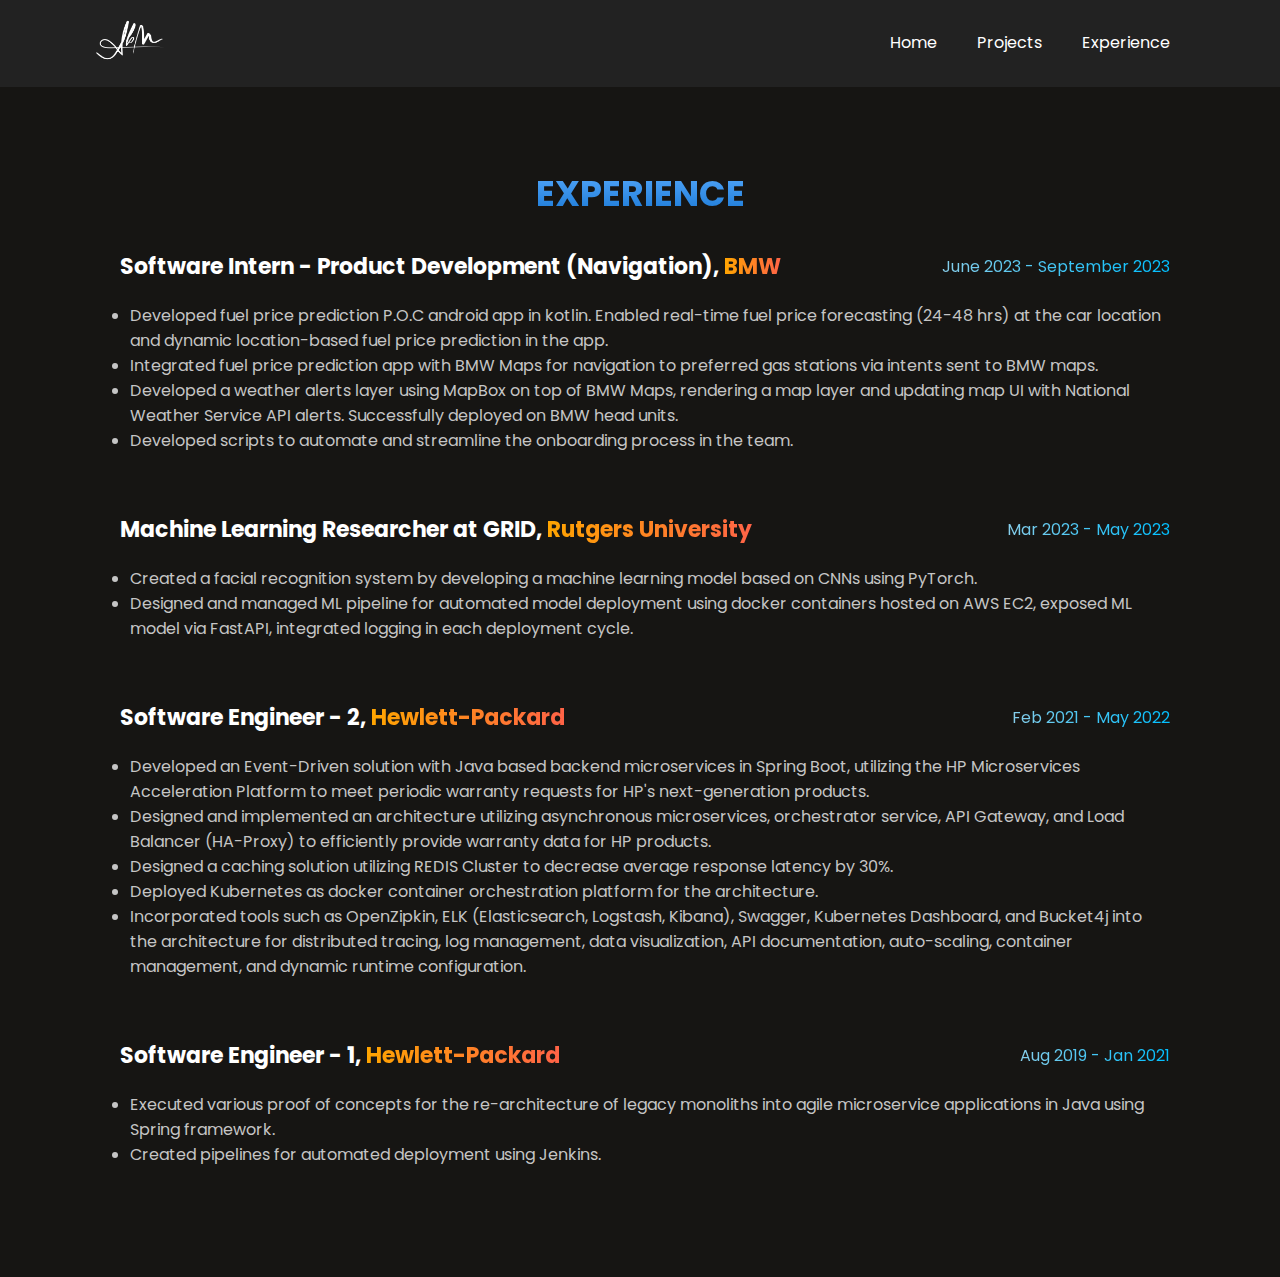
==== experience.html @ 534b3def "Add experince page dor prtfolio" ====
<!DOCTYPE html>
<html lang="en">
  <head>
    <meta charset="UTF-8" />
    <meta name="viewport" content="width=device-width, initial-scale=1.0" />
    <link
      href="https://fonts.googleapis.com/css2?family=Poppins:wght@400;500;600;700;800&display=swap"
      rel="stylesheet"
    />
    <title>Zee's Projects</title>
    <link rel="stylesheet" href="./static/style.css" />
    <style>
      /* Optional CSS to style the list */
      ul {
          list-style-type: disc; /* Default bullet style */
          padding-left: 20px; /* Add some space on the left */
      }
  </style>
  </head>
  <body>
    <header>
      <nav>
        <div class="logo">
          <img src="./static/logo.png" alt="logo" />
        </div>
        <div class="navbar">
          <div><a href="index.html">Home</a></div>
          <div><a href="projects.html">Projects</a></div>
          <div><a href="experience.html">Experience</a></div>
        </div>
      </nav>
    </header>

    <section class="container">
      <h2 class="primary-heading heading-experience">EXPERIENCE</h2>
      <div class="experiences">
        <div class="experience-item">
          <div class="experience-title-container">
            <div class="experience-title">
              Software Intern - Product Development (Navigation),
              <span
                style="
                  background-image: linear-gradient(to right, #ffa500, #ff6347);
                  color: transparent;
                  background-clip: text;
                "
                >BMW</span
              >
            </div>
            <div class="date">
              <span
                style="
                  background-image: linear-gradient(to right, #87ceeb, #00bfff);
                  color: transparent;
                  background-clip: text;
                "
                >June 2023 - September 2023</span
              >
            </div>
          </div>
          <p>
            <ul>
              <li>Developed fuel price prediction P.O.C android app in kotlin. Enabled real-time fuel price forecasting (24-48 hrs) at the car location and dynamic location-based fuel price prediction in the app.</li>
              <li>Integrated fuel price prediction app with BMW Maps for navigation to preferred gas stations via intents sent to BMW maps.</li>
              <li>Developed a weather alerts layer using MapBox on top of BMW Maps, rendering a map layer and updating map UI with National Weather Service API alerts. Successfully deployed on BMW head units.</li>
              <li>Developed scripts to automate and streamline the onboarding process in the team.</li>
            </ul>
          </p>
        </div>
        <div class="experience-item">
          <div class="experience-title-container">
            <div class="experience-title">
              Machine Learning Researcher at GRID,
              <span
                style="
                  background-image: linear-gradient(to right, #ffa500, #ff6347);
                  color: transparent;
                  background-clip: text;
                "
                >Rutgers University</span
              >
            </div>
            <div class="date">
              <span
                style="
                  background-image: linear-gradient(to right, #87ceeb, #00bfff);
                  color: transparent;
                  background-clip: text;
                "
                >Mar 2023 - May 2023</span
              >
            </div>
          </div>
          <p>
            <ul>
              <li>
                Created a facial recognition system by developing a machine learning model based on CNNs using PyTorch.
              </li>
              <li>Designed and managed ML pipeline for automated model deployment using docker containers hosted on AWS
                EC2, exposed ML model via FastAPI, integrated logging in each deployment cycle.</li>
            </ul>
          </p>
        </div>
        <div class="experience-item">
          <div class="experience-title-container">
            <div class="experience-title">
              Software Engineer - 2,
              <span
                style="
                  background-image: linear-gradient(to right, #ffa500, #ff6347);
                  color: transparent;
                  background-clip: text;
                "
                >Hewlett-Packard</span
              >
            </div>
            <div class="date">
              <span
                style="
                  background-image: linear-gradient(to right, #87ceeb, #00bfff);
                  color: transparent;
                  background-clip: text;
                "
                >Feb 2021 - May 2022</span
              >
            </div>
          </div>
          <p>
            <ul>
              <li>Developed an Event-Driven solution with Java based backend microservices in Spring Boot, utilizing the HP Microservices Acceleration Platform to meet periodic warranty requests for HP's next-generation products.</li>
              <li>Designed and implemented an architecture utilizing asynchronous microservices, orchestrator service, API
                Gateway, and Load Balancer (HA-Proxy) to efficiently provide warranty data for HP products.</li>
              <li>Designed a caching solution utilizing REDIS Cluster to decrease average response latency by 30%.</li>
              <li>Deployed Kubernetes as docker container orchestration platform for the architecture.</li>
              <li>Incorporated tools such as OpenZipkin, ELK (Elasticsearch, Logstash, Kibana), Swagger, Kubernetes
                Dashboard, and Bucket4j into the architecture for distributed tracing, log management, data visualization, API
                documentation, auto-scaling, container management, and dynamic runtime configuration.</li>
            </ul>
          </p>
        </div>
        <div class="experience-item">
          <div class="experience-title-container">
            <div class="experience-title">
              Software Engineer - 1,
              <span
                style="
                  background-image: linear-gradient(to right, #ffa500, #ff6347);
                  color: transparent;
                  background-clip: text;
                "
                >Hewlett-Packard</span
              >
            </div>
            <div class="date">
              <span
                style="
                  background-image: linear-gradient(to right, #87ceeb, #00bfff);
                  color: transparent;
                  background-clip: text;
                "
                >Aug 2019 - Jan 2021</span
              >
            </div>
          </div>
          <p>
            <ul>
              <li>Executed various proof of concepts for the re-architecture of legacy monoliths into agile microservice applications in Java using Spring framework.</li>
              <li>Created pipelines for automated deployment using Jenkins.</li>
            </ul>
          </p>
        </div>
      </div>
    </section>
  </body>
</html>
---- static/style.css ----
* {
  margin: 0;
  padding: 0;
  box-sizing: border-box;
}
body {
  font-family: "Poppins", sans-serif;
  background-color: #161513;
  color: #c5c5c5;
}
a {
  text-decoration: none;
}
header {
  background-color: #222;
}
nav {
  display: flex;
  justify-content: space-between;
  width: 1100px;
  margin: 0 auto;
}
.logo img {
  width: 80px;
}
.navbar {
  display: flex;
}
.navbar div {
  padding: 30px 20px;
}
.navbar a {
  color: #fff;
}
.container {
  width: 1100px;
  margin: 0 auto;
  padding: 80px 20px;
}
.avatar img {
  width: 251px;
}
.about {
  text-align: center;
}
.about-text {
  width: 652px;
  margin: 30px auto;
}
.about-text h1 {
  font-size: 55px;
  line-height: 1;
  color: #fff;
}
.about-text h2 {
  font-size: 55px;
  line-height: 1;
  color: #fff;
}
.about-text h1 > span {
  background: var(
    --Primary-Gradient,
    linear-gradient(116deg, #ff8660 71.79%, #9a33ff 95.51%)
  );
  background-clip: text;
  -webkit-background-clip: text;
  -webkit-text-fill-color: transparent;
}
.about-text p {
  font-size: 18px;
  margin-top: 30px;
}
.about-btn {
  margin-top: 30px;
}
.btn-primary {
  width: 195px;
  height: 64px;
  border-radius: 50px;
  border: 1px solid var(--Primary-Color, #fff);
  background: linear-gradient(
      0deg,
      var(--Primary-Color, #fff) 0%,
      var(--Primary-Color, #fff) 100%
    ),
    var(--Primary-Color, #fff);
  font-size: 22px;
  margin-right: 20px;
}
.btn-secondary {
  width: 195px;
  height: 64px;
  background: none;
  border: 2px solid #fff;
  border-radius: 50px;
  font-size: 22px;
  color: #fff;
}
.experience-with {
  text-align: center;
}

.experience-with h2 {
  font-size: 20px;
}
.experience-with-lang {
  display: flex;
  width: 500px;
  margin: 50px auto;
  justify-content: space-between;
}
.experience-with-lang img {
  width: 42px;
  cursor: pointer;
}
.primary-heading {
  text-align: center;
  font-size: 35px;
}
.heading-project {
  background: var(
    --Orange-Gradient,
    linear-gradient(180deg, #ff8660 0%, #d5491d 100%)
  );
  background-clip: text;
  -webkit-background-clip: text;
  -webkit-text-fill-color: transparent;
}
.projects {
  display: flex;
  justify-content: space-between;
  margin: 40px 0;
}
.project-item {
  background: #2a2a2a;
  margin: 20px;
  border-radius: 18px 18px 0 0;
}
.project-item img {
  width: 100%;
  border-radius: 18px 18px 0 0;
}
.project-title {
  padding: 15px;
}
.project-title h3 {
  color: #fff;
}

.project-title a {
  color: #fff;
}

.heading-experience {
  background: var(
    --Blue-Gradient,
    linear-gradient(180deg, #5badff 0%, #1373d1 100%)
  );
  background-clip: text;
  -webkit-background-clip: text;
  -webkit-text-fill-color: transparent;
}
.experience-item {
  padding: 30px 0;
}
.experience-title-container {
  display: flex;
  justify-content: space-between;
  align-items: center;
  margin-bottom: 20px;
}
.experience-title-container .date {
  margin-left: auto;
}
.experience-title {
  color: #fff;
  font-size: 22px;
  font-weight: bold;
  margin-left: 10px;
}

footer {
  background-color: #191919;
}
footer h2 {
  color: #fff;
  font-size: 24px;
  margin-bottom: 20px;
}
footer p {
  font-size: 15px;
}
.email-container {
  display: flex;
  align-items: center;
  margin-top: 40px;
}
.email-container img {
  margin-right: 10px;
}

.social-links {
  display: flex;
  margin-top: 40px;
}
.social-links img {
  margin-right: 20px;
}

/* New  */
/* Card Container */
.card-container {
  display: flex;
  flex-wrap: wrap;
  gap: 20px;
  justify-content: center;
  padding: 20px;
}

/* Individual Card */
.card {
  perspective: 1000px; /* Required for 3D flip effect */
  width: 400px;
  height: 300px;
}

.card-inner {
  position: relative;
  width: 100%;
  height: 100%;
  transition: transform 0.6s;
  transform-style: preserve-3d;
}

.card:hover .card-inner {
  transform: rotateY(180deg);
}

/* Card Front and Back */
.card-front,
.card-back {
  position: absolute;
  width: 100%;
  height: 100%;
  backface-visibility: hidden;
}

.card-front {
  background: #ffe5b4;
  border: 1px solid #ddd;
  border-radius: 8px;
  display: flex;
  align-items: center;
  justify-content: center;
  color: #171616;
}

.card-back {
  background: #e6e6fa;
  border: 1px solid #ddd;
  border-radius: 8px;
  color: #666;
  transform: rotateY(180deg);
  padding: 20px;
  box-sizing: border-box;
}

.card-title {
  font-size: 1.5em;
  text-align: center;
}

.card-description {
  font-size: 1em;
  margin-bottom: 15px;
}

.card-tools {
  font-size: 0.9em;
  color: #747373;
}
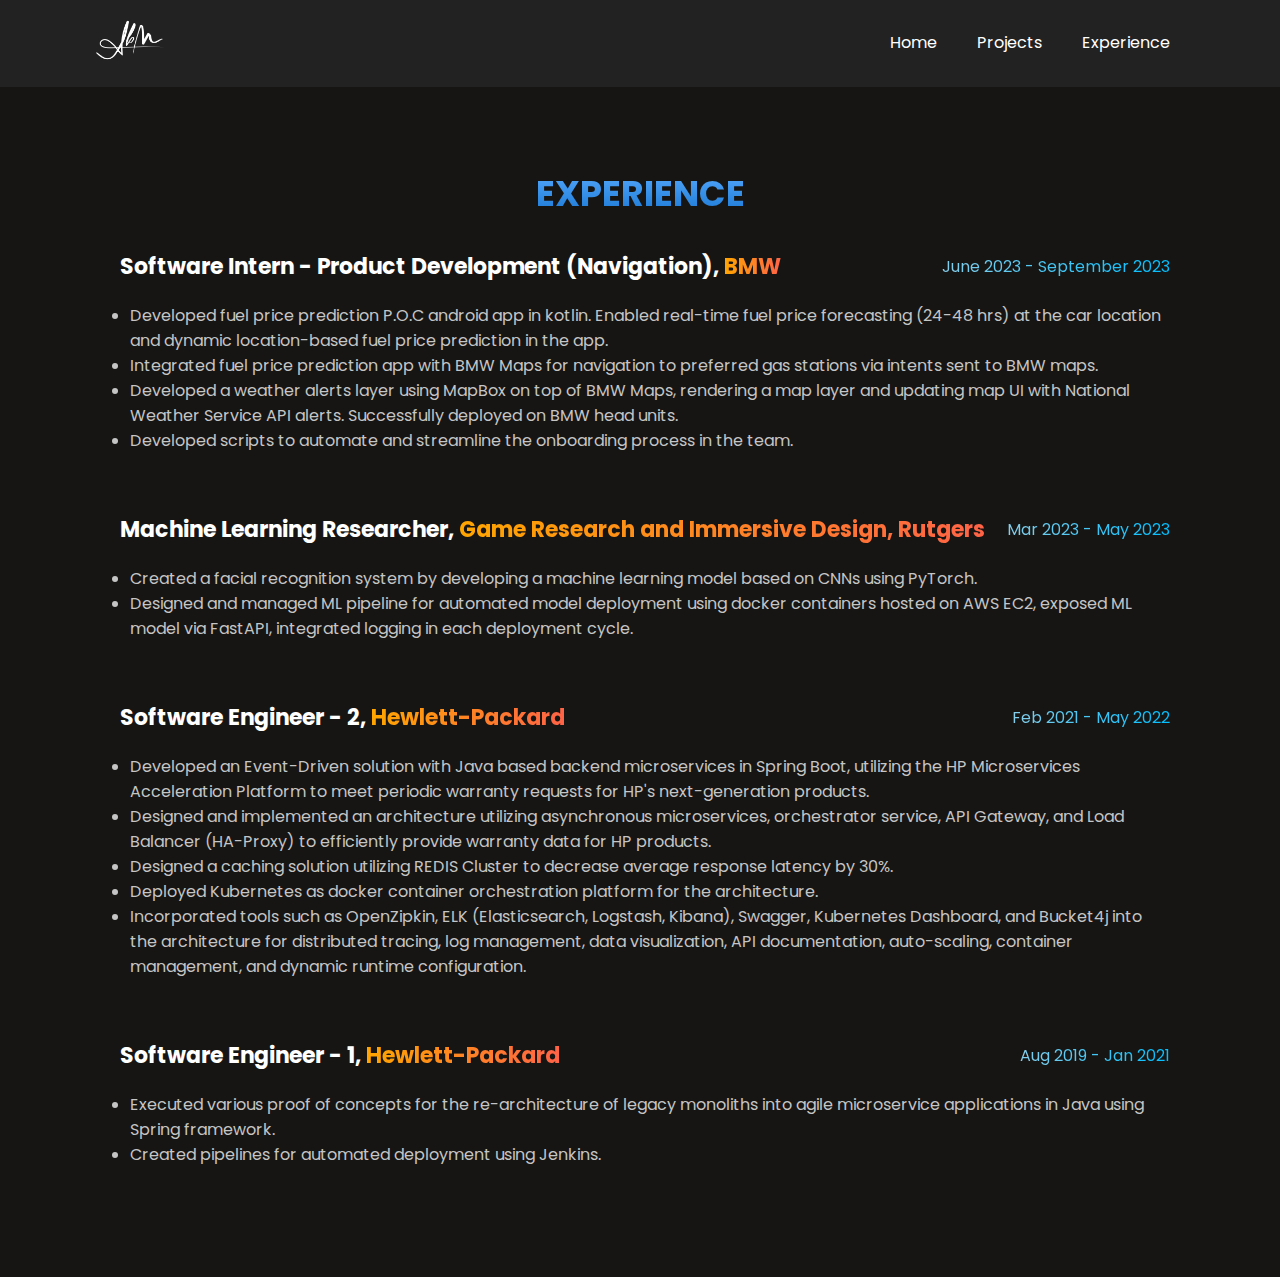
==== commit 79e33787: "Mod experience." ====
--- a/experience.html
+++ b/experience.html
@@ -70,14 +70,14 @@
         <div class="experience-item">
           <div class="experience-title-container">
             <div class="experience-title">
-              Machine Learning Researcher at GRID,
+              Machine Learning Researcher,
               <span
                 style="
                   background-image: linear-gradient(to right, #ffa500, #ff6347);
                   color: transparent;
                   background-clip: text;
                 "
-                >Rutgers University</span
+                >Game Research and Immersive Design, Rutgers</span
               >
             </div>
             <div class="date">
--- a/static/style.css
+++ b/static/style.css
@@ -1,3 +1,4 @@
+/* Existing styles */
 * {
   margin: 0;
   padding: 0;
@@ -99,7 +100,6 @@
 .experience-with {
   text-align: center;
 }
-
 .experience-with h2 {
   font-size: 20px;
 }
@@ -146,11 +146,9 @@
 .project-title h3 {
   color: #fff;
 }
-
 .project-title a {
   color: #fff;
 }
-
 .heading-experience {
   background: var(
     --Blue-Gradient,
@@ -178,7 +176,6 @@
   font-weight: bold;
   margin-left: 10px;
 }
-
 footer {
   background-color: #191919;
 }
@@ -198,7 +195,6 @@
 .email-container img {
   margin-right: 10px;
 }
-
 .social-links {
   display: flex;
   margin-top: 40px;
@@ -207,7 +203,6 @@
   margin-right: 20px;
 }
 
-/* New  */
 /* Card Container */
 .card-container {
   display: flex;
@@ -216,14 +211,12 @@
   justify-content: center;
   padding: 20px;
 }
-
 /* Individual Card */
 .card {
   perspective: 1000px; /* Required for 3D flip effect */
   width: 400px;
-  height: 300px;
-}
-
+  height: 430px;
+}
 .card-inner {
   position: relative;
   width: 100%;
@@ -231,11 +224,13 @@
   transition: transform 0.6s;
   transform-style: preserve-3d;
 }
-
-.card:hover .card-inner {
+.card:hover .card-inner,
+.card.active .card-inner {
   transform: rotateY(180deg);
 }
-
+/* .card:active .card-inner {
+  transform: rotateY(180deg);
+} */
 /* Card Front and Back */
 .card-front,
 .card-back {
@@ -243,8 +238,8 @@
   width: 100%;
   height: 100%;
   backface-visibility: hidden;
-}
-
+  -webkit-backface-visibility: hidden; /* Safari */
+}
 .card-front {
   background: #ffe5b4;
   border: 1px solid #ddd;
@@ -254,7 +249,6 @@
   justify-content: center;
   color: #171616;
 }
-
 .card-back {
   background: #e6e6fa;
   border: 1px solid #ddd;
@@ -264,18 +258,43 @@
   padding: 20px;
   box-sizing: border-box;
 }
-
 .card-title {
   font-size: 1.5em;
   text-align: center;
 }
-
 .card-description {
   font-size: 1em;
   margin-bottom: 15px;
 }
-
 .card-tools {
   font-size: 0.9em;
   color: #747373;
 }
+/* Responsive Styles */
+@media (max-width: 768px) {
+  nav {
+    flex-direction: column;
+    align-items: center;
+    width: 100%;
+  }
+  .navbar {
+    flex-direction: column;
+    align-items: center;
+    width: 100%;
+  }
+  .navbar div {
+    padding: 10px 0;
+  }
+  .container {
+    width: 100%;
+    padding: 20px;
+  }
+  .projects {
+    flex-direction: column;
+    align-items: center;
+  }
+  .project-item {
+    width: 100%;
+    margin: 20px 0;
+  }
+}
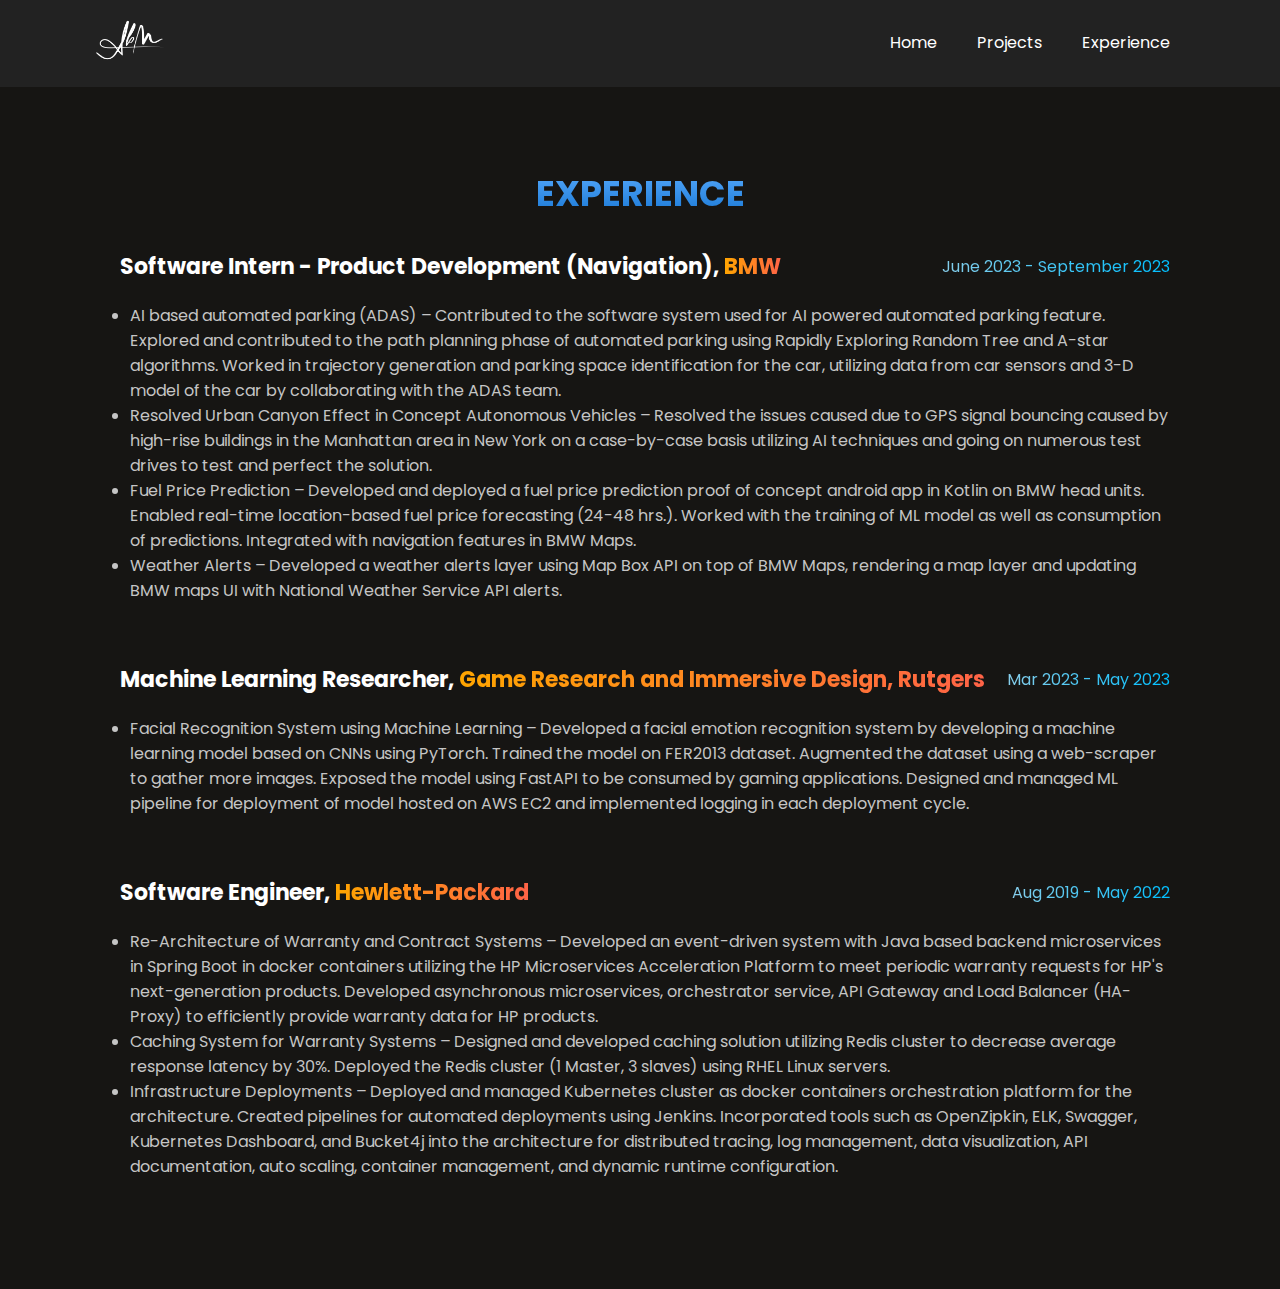
==== commit c89722f0: "Added new Experience" ====
--- a/experience.html
+++ b/experience.html
@@ -60,10 +60,10 @@
           </div>
           <p>
             <ul>
-              <li>Developed fuel price prediction P.O.C android app in kotlin. Enabled real-time fuel price forecasting (24-48 hrs) at the car location and dynamic location-based fuel price prediction in the app.</li>
-              <li>Integrated fuel price prediction app with BMW Maps for navigation to preferred gas stations via intents sent to BMW maps.</li>
-              <li>Developed a weather alerts layer using MapBox on top of BMW Maps, rendering a map layer and updating map UI with National Weather Service API alerts. Successfully deployed on BMW head units.</li>
-              <li>Developed scripts to automate and streamline the onboarding process in the team.</li>
+              <li>AI based automated parking (ADAS) – Contributed to the software system used for AI powered automated parking feature. Explored and contributed to the path planning phase of automated parking using Rapidly Exploring Random Tree and A-star algorithms. Worked in trajectory generation and parking space identification for the car, utilizing data from car sensors and 3-D model of the car by collaborating with the ADAS team.</li>
+              <li>Resolved Urban Canyon Effect in Concept Autonomous Vehicles – Resolved the issues caused due to GPS signal bouncing caused by high-rise buildings in the Manhattan area in New York on a case-by-case basis utilizing AI techniques and going on numerous test drives to test and perfect the solution.</li>
+              <li>Fuel Price Prediction – Developed and deployed a fuel price prediction proof of concept android app in Kotlin on BMW head units. Enabled real-time location-based fuel price forecasting (24-48 hrs.). Worked with the training of ML model as well as consumption of predictions. Integrated with navigation features in BMW Maps.</li>
+              <li>Weather Alerts – Developed a weather alerts layer using Map Box API on top of BMW Maps, rendering a map layer and updating BMW maps UI with National Weather Service API alerts.</li>
             </ul>
           </p>
         </div>
@@ -93,18 +93,14 @@
           </div>
           <p>
             <ul>
-              <li>
-                Created a facial recognition system by developing a machine learning model based on CNNs using PyTorch.
-              </li>
-              <li>Designed and managed ML pipeline for automated model deployment using docker containers hosted on AWS
-                EC2, exposed ML model via FastAPI, integrated logging in each deployment cycle.</li>
+              <li>Facial Recognition System using Machine Learning – Developed a facial emotion recognition system by developing a machine learning model based on CNNs using PyTorch. Trained the model on FER2013 dataset. Augmented the dataset using a web-scraper to gather more images. Exposed the model using FastAPI to be consumed by gaming applications. Designed and managed ML pipeline for deployment of model hosted on AWS EC2 and implemented logging in each deployment cycle.</li>
             </ul>
           </p>
         </div>
         <div class="experience-item">
           <div class="experience-title-container">
             <div class="experience-title">
-              Software Engineer - 2,
+              Software Engineer,
               <span
                 style="
                   background-image: linear-gradient(to right, #ffa500, #ff6347);
@@ -121,51 +117,15 @@
                   color: transparent;
                   background-clip: text;
                 "
-                >Feb 2021 - May 2022</span
+                >Aug 2019 - May 2022</span
               >
             </div>
           </div>
           <p>
             <ul>
-              <li>Developed an Event-Driven solution with Java based backend microservices in Spring Boot, utilizing the HP Microservices Acceleration Platform to meet periodic warranty requests for HP's next-generation products.</li>
-              <li>Designed and implemented an architecture utilizing asynchronous microservices, orchestrator service, API
-                Gateway, and Load Balancer (HA-Proxy) to efficiently provide warranty data for HP products.</li>
-              <li>Designed a caching solution utilizing REDIS Cluster to decrease average response latency by 30%.</li>
-              <li>Deployed Kubernetes as docker container orchestration platform for the architecture.</li>
-              <li>Incorporated tools such as OpenZipkin, ELK (Elasticsearch, Logstash, Kibana), Swagger, Kubernetes
-                Dashboard, and Bucket4j into the architecture for distributed tracing, log management, data visualization, API
-                documentation, auto-scaling, container management, and dynamic runtime configuration.</li>
-            </ul>
-          </p>
-        </div>
-        <div class="experience-item">
-          <div class="experience-title-container">
-            <div class="experience-title">
-              Software Engineer - 1,
-              <span
-                style="
-                  background-image: linear-gradient(to right, #ffa500, #ff6347);
-                  color: transparent;
-                  background-clip: text;
-                "
-                >Hewlett-Packard</span
-              >
-            </div>
-            <div class="date">
-              <span
-                style="
-                  background-image: linear-gradient(to right, #87ceeb, #00bfff);
-                  color: transparent;
-                  background-clip: text;
-                "
-                >Aug 2019 - Jan 2021</span
-              >
-            </div>
-          </div>
-          <p>
-            <ul>
-              <li>Executed various proof of concepts for the re-architecture of legacy monoliths into agile microservice applications in Java using Spring framework.</li>
-              <li>Created pipelines for automated deployment using Jenkins.</li>
+              <li>Re-Architecture of Warranty and Contract Systems – Developed an event-driven system with Java based backend microservices in Spring Boot in docker containers utilizing the HP Microservices Acceleration Platform to meet periodic warranty requests for HP's next-generation products. Developed asynchronous microservices, orchestrator service, API Gateway and Load Balancer (HA-Proxy) to efficiently provide warranty data for HP products.</li>
+              <li>Caching System for Warranty Systems – Designed and developed caching solution utilizing Redis cluster to decrease average response latency by 30%. Deployed the Redis cluster (1 Master, 3 slaves) using RHEL Linux servers.</li>
+              <li>Infrastructure Deployments – Deployed and managed Kubernetes cluster as docker containers orchestration platform for the architecture. Created pipelines for automated deployments using Jenkins. Incorporated tools such as OpenZipkin, ELK, Swagger, Kubernetes Dashboard, and Bucket4j into the architecture for distributed tracing, log management, data visualization, API documentation, auto scaling, container management, and dynamic runtime configuration.</li>
             </ul>
           </p>
         </div>
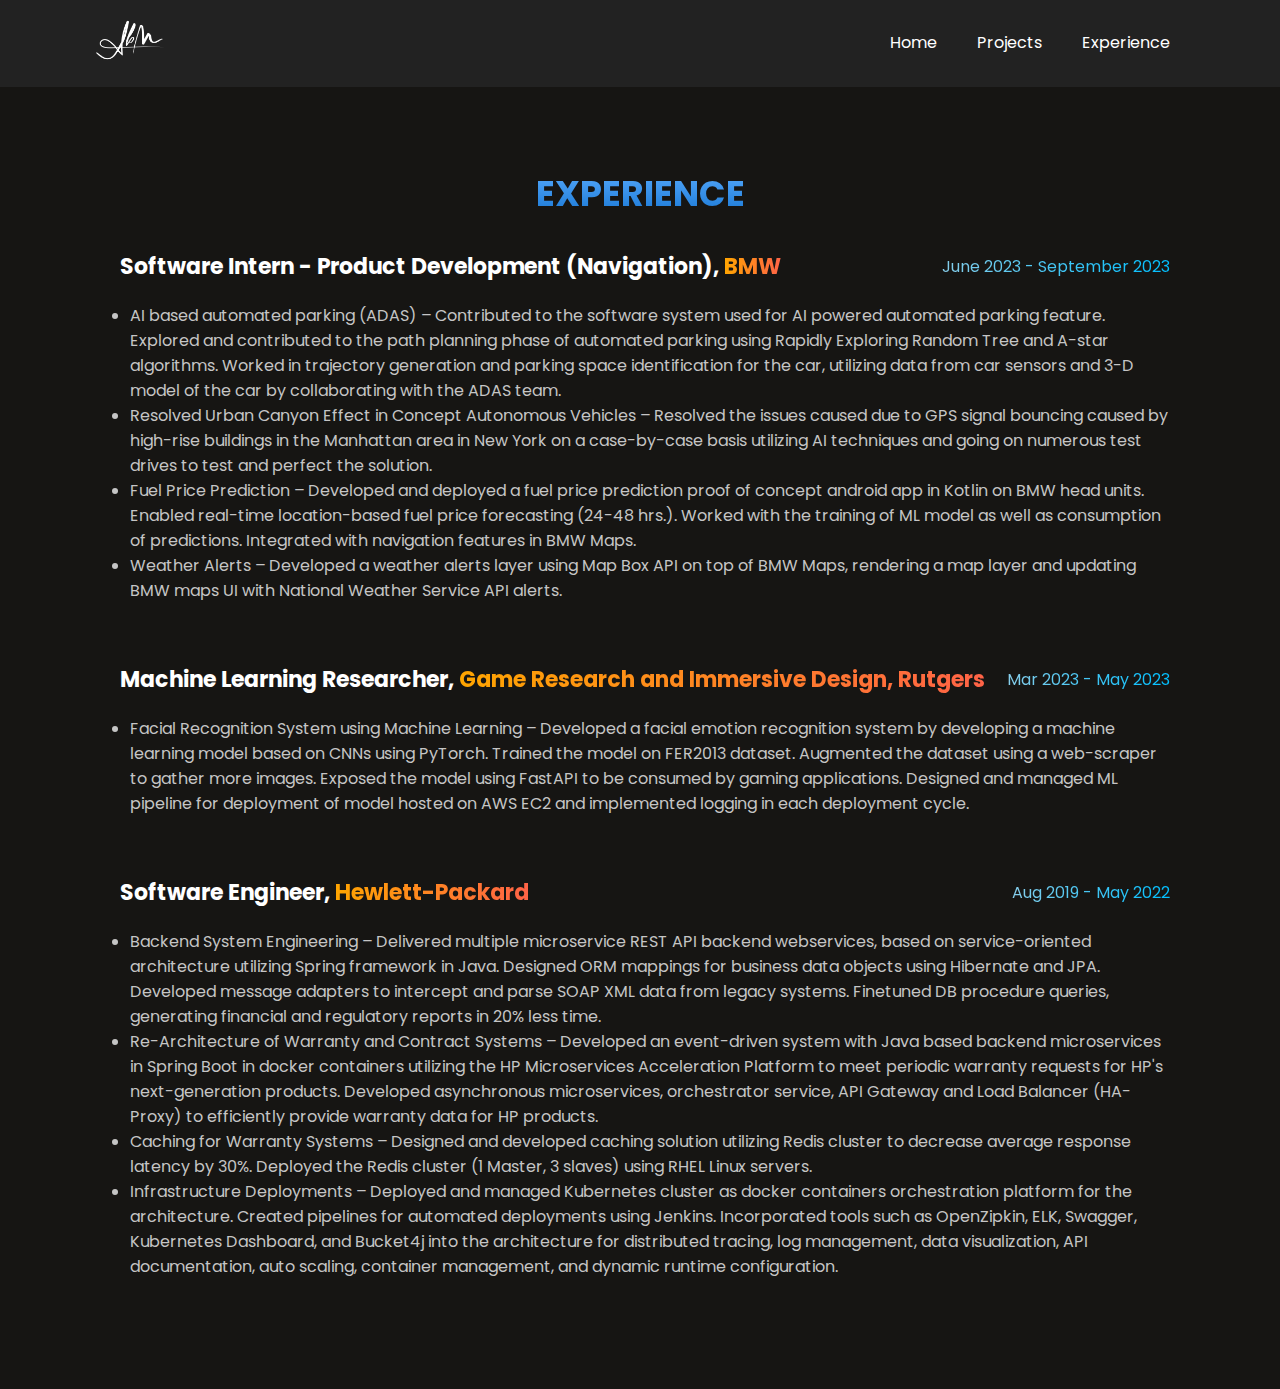
==== commit 6693d763: "Mod experience" ====
--- a/experience.html
+++ b/experience.html
@@ -123,8 +123,9 @@
           </div>
           <p>
             <ul>
+              <li>Backend System Engineering – Delivered multiple microservice REST API backend webservices, based on service-oriented architecture utilizing Spring framework in Java. Designed ORM mappings for business data objects using Hibernate and JPA. Developed message adapters to intercept and parse SOAP XML data from legacy systems. Finetuned DB procedure queries, generating financial and regulatory reports in 20% less time.</li>
               <li>Re-Architecture of Warranty and Contract Systems – Developed an event-driven system with Java based backend microservices in Spring Boot in docker containers utilizing the HP Microservices Acceleration Platform to meet periodic warranty requests for HP's next-generation products. Developed asynchronous microservices, orchestrator service, API Gateway and Load Balancer (HA-Proxy) to efficiently provide warranty data for HP products.</li>
-              <li>Caching System for Warranty Systems – Designed and developed caching solution utilizing Redis cluster to decrease average response latency by 30%. Deployed the Redis cluster (1 Master, 3 slaves) using RHEL Linux servers.</li>
+              <li>Caching for Warranty Systems – Designed and developed caching solution utilizing Redis cluster to decrease average response latency by 30%. Deployed the Redis cluster (1 Master, 3 slaves) using RHEL Linux servers.</li>
               <li>Infrastructure Deployments – Deployed and managed Kubernetes cluster as docker containers orchestration platform for the architecture. Created pipelines for automated deployments using Jenkins. Incorporated tools such as OpenZipkin, ELK, Swagger, Kubernetes Dashboard, and Bucket4j into the architecture for distributed tracing, log management, data visualization, API documentation, auto scaling, container management, and dynamic runtime configuration.</li>
             </ul>
           </p>
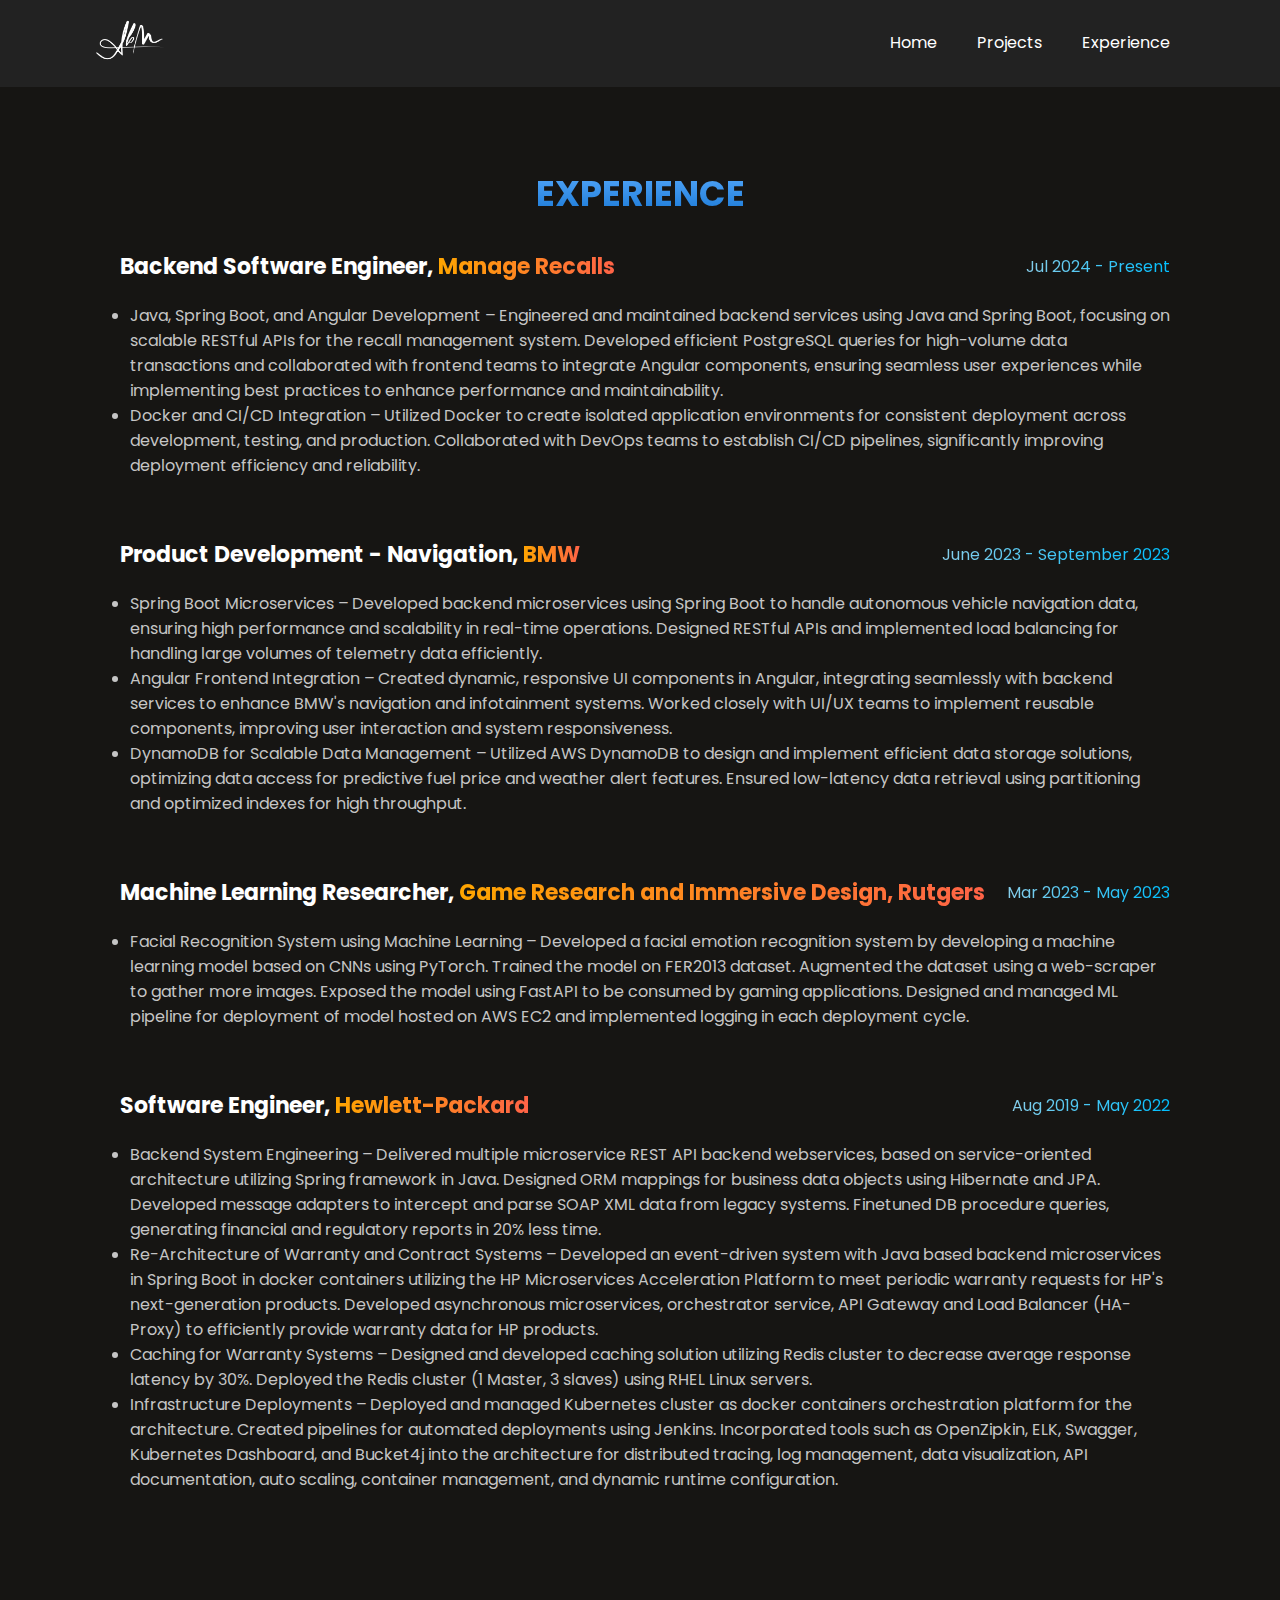
==== commit 6f9c0a6d: "update exp" ====
--- a/experience.html
+++ b/experience.html
@@ -37,7 +37,38 @@
         <div class="experience-item">
           <div class="experience-title-container">
             <div class="experience-title">
-              Software Intern - Product Development (Navigation),
+              Backend Software Engineer,
+              <span
+                style="
+                  background-image: linear-gradient(to right, #ffa500, #ff6347);
+                  color: transparent;
+                  background-clip: text;
+                "
+                >Manage Recalls</span
+              >
+            </div>
+            <div class="date">
+              <span
+                style="
+                  background-image: linear-gradient(to right, #87ceeb, #00bfff);
+                  color: transparent;
+                  background-clip: text;
+                "
+                >Jul 2024 - Present</span
+              >
+            </div>
+          </div>
+          <p>
+            <ul>
+              <li>Java, Spring Boot, and Angular Development – Engineered and maintained backend services using Java and Spring Boot, focusing on scalable RESTful APIs for the recall management system. Developed efficient PostgreSQL queries for high-volume data transactions and collaborated with frontend teams to integrate Angular components, ensuring seamless user experiences while implementing best practices to enhance performance and maintainability.</li>
+              <li>Docker and CI/CD Integration  – Utilized Docker to create isolated application environments for consistent deployment across development, testing, and production. Collaborated with DevOps teams to establish CI/CD pipelines, significantly improving deployment efficiency and reliability.</li>
+            </ul>
+          </p>
+        </div>
+        <div class="experience-item">
+          <div class="experience-title-container">
+            <div class="experience-title">
+              Product Development - Navigation,
               <span
                 style="
                   background-image: linear-gradient(to right, #ffa500, #ff6347);
@@ -60,10 +91,9 @@
           </div>
           <p>
             <ul>
-              <li>AI based automated parking (ADAS) – Contributed to the software system used for AI powered automated parking feature. Explored and contributed to the path planning phase of automated parking using Rapidly Exploring Random Tree and A-star algorithms. Worked in trajectory generation and parking space identification for the car, utilizing data from car sensors and 3-D model of the car by collaborating with the ADAS team.</li>
-              <li>Resolved Urban Canyon Effect in Concept Autonomous Vehicles – Resolved the issues caused due to GPS signal bouncing caused by high-rise buildings in the Manhattan area in New York on a case-by-case basis utilizing AI techniques and going on numerous test drives to test and perfect the solution.</li>
-              <li>Fuel Price Prediction – Developed and deployed a fuel price prediction proof of concept android app in Kotlin on BMW head units. Enabled real-time location-based fuel price forecasting (24-48 hrs.). Worked with the training of ML model as well as consumption of predictions. Integrated with navigation features in BMW Maps.</li>
-              <li>Weather Alerts – Developed a weather alerts layer using Map Box API on top of BMW Maps, rendering a map layer and updating BMW maps UI with National Weather Service API alerts.</li>
+              <li>Spring Boot Microservices – Developed backend microservices using Spring Boot to handle autonomous vehicle navigation data, ensuring high performance and scalability in real-time operations. Designed RESTful APIs and implemented load balancing for handling large volumes of telemetry data efficiently.</li>
+              <li>Angular Frontend Integration – Created dynamic, responsive UI components in Angular, integrating seamlessly with backend services to enhance BMW's navigation and infotainment systems. Worked closely with UI/UX teams to implement reusable components, improving user interaction and system responsiveness.</li>
+              <li>DynamoDB for Scalable Data Management – Utilized AWS DynamoDB to design and implement efficient data storage solutions, optimizing data access for predictive fuel price and weather alert features. Ensured low-latency data retrieval using partitioning and optimized indexes for high throughput.</li>
             </ul>
           </p>
         </div>
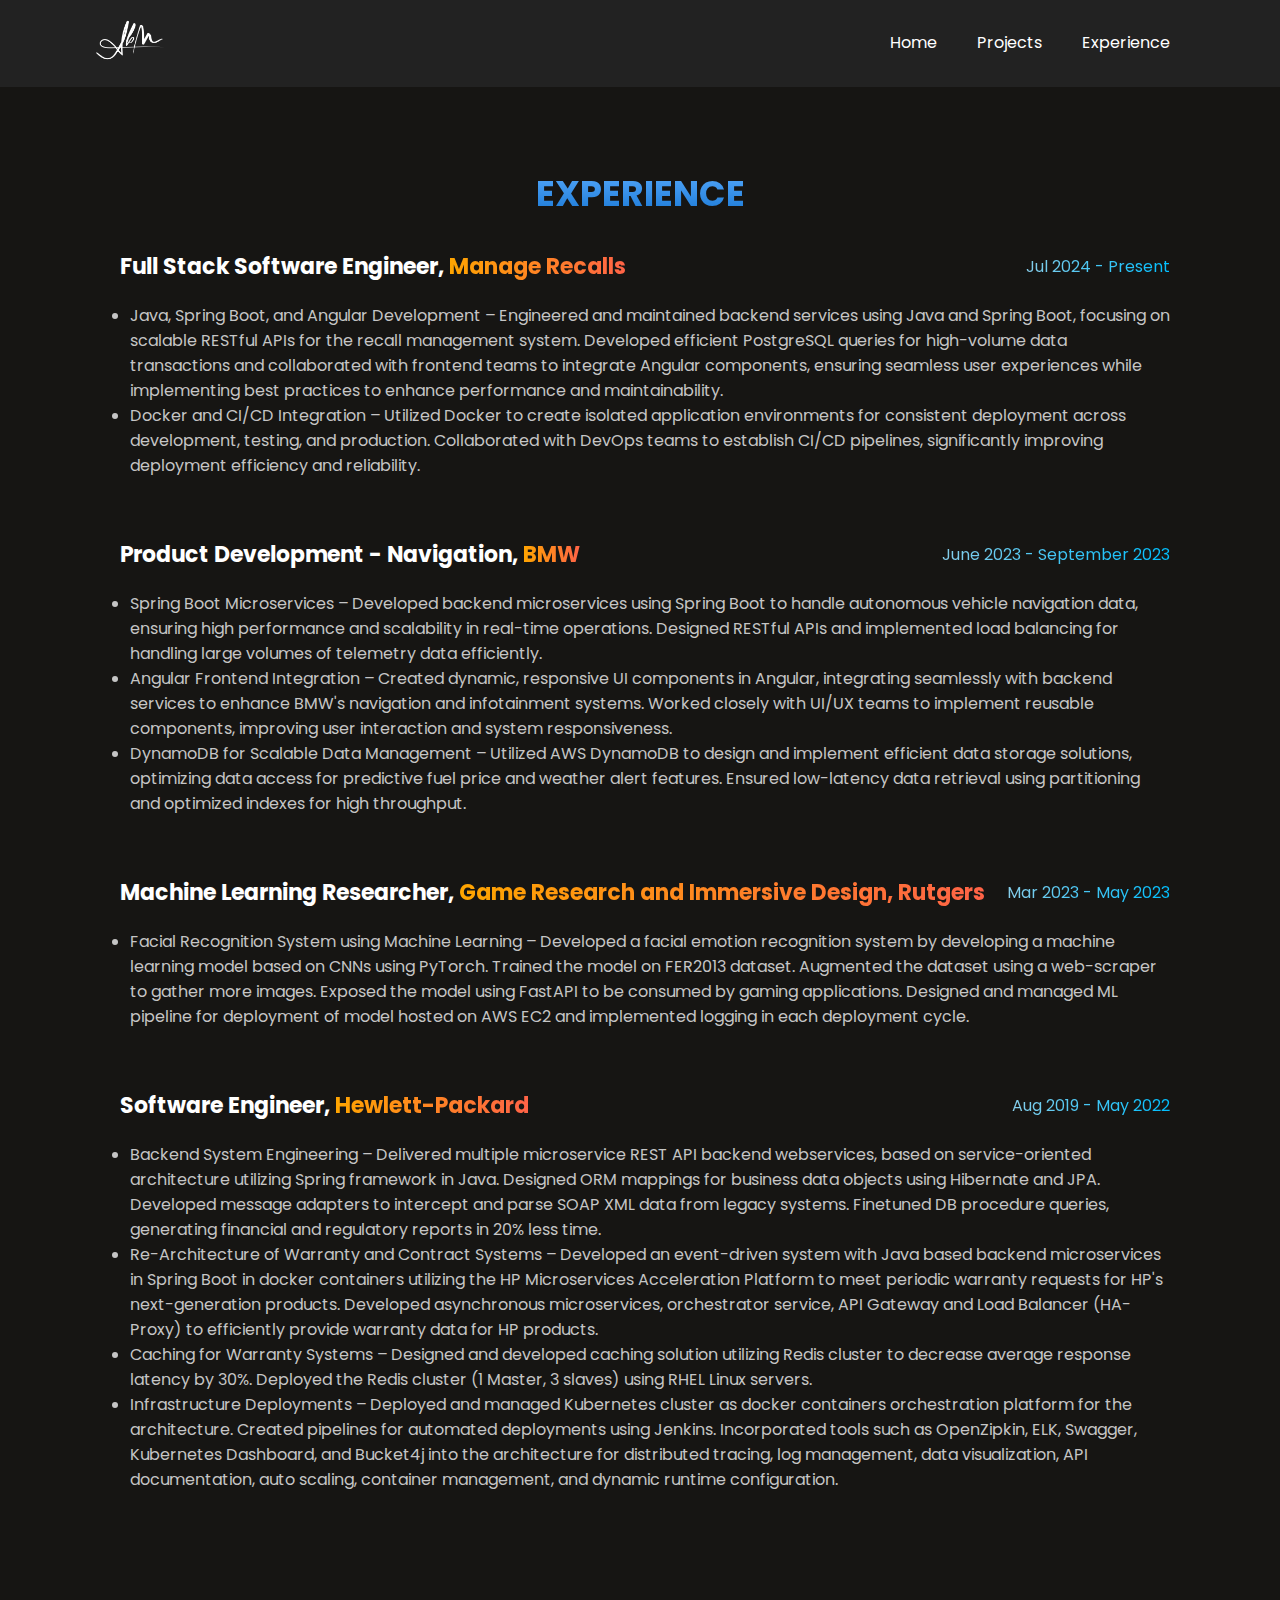
==== commit 1a60b87a: "change styles" ====
--- a/experience.html
+++ b/experience.html
@@ -37,7 +37,7 @@
         <div class="experience-item">
           <div class="experience-title-container">
             <div class="experience-title">
-              Backend Software Engineer,
+              Full Stack Software Engineer,
               <span
                 style="
                   background-image: linear-gradient(to right, #ffa500, #ff6347);
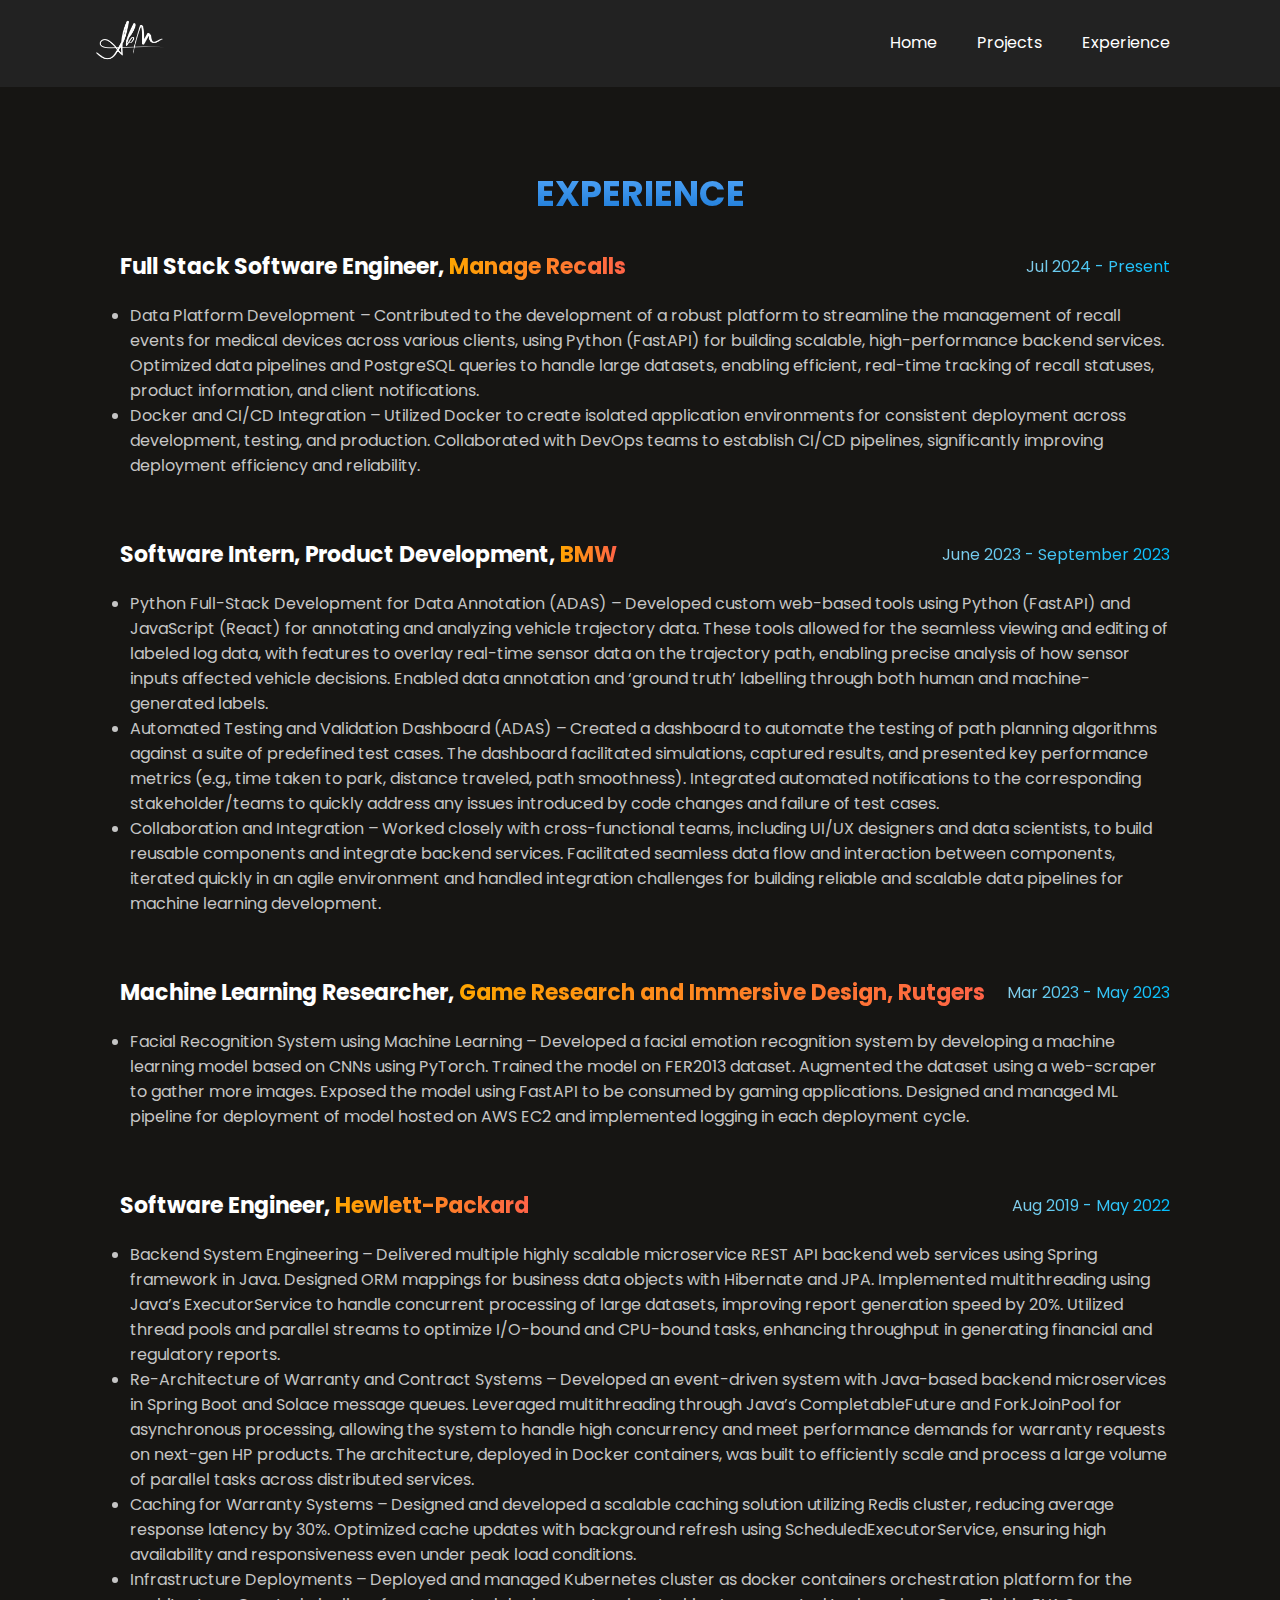
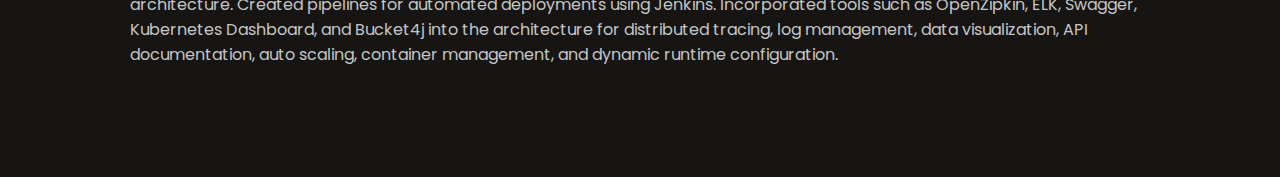
==== commit 4edb598e: "update" ====
--- a/experience.html
+++ b/experience.html
@@ -60,7 +60,7 @@
           </div>
           <p>
             <ul>
-              <li>Java, Spring Boot, and Angular Development – Engineered and maintained backend services using Java and Spring Boot, focusing on scalable RESTful APIs for the recall management system. Developed efficient PostgreSQL queries for high-volume data transactions and collaborated with frontend teams to integrate Angular components, ensuring seamless user experiences while implementing best practices to enhance performance and maintainability.</li>
+              <li>Data Platform Development – Contributed to the development of a robust platform to streamline the management of recall events for medical devices across various clients, using Python (FastAPI) for building scalable, high-performance backend services. Optimized data pipelines and PostgreSQL queries to handle large datasets, enabling efficient, real-time tracking of recall statuses, product information, and client notifications.</li>
               <li>Docker and CI/CD Integration  – Utilized Docker to create isolated application environments for consistent deployment across development, testing, and production. Collaborated with DevOps teams to establish CI/CD pipelines, significantly improving deployment efficiency and reliability.</li>
             </ul>
           </p>
@@ -68,7 +68,7 @@
         <div class="experience-item">
           <div class="experience-title-container">
             <div class="experience-title">
-              Product Development - Navigation,
+              Software Intern, Product Development,
               <span
                 style="
                   background-image: linear-gradient(to right, #ffa500, #ff6347);
@@ -91,9 +91,10 @@
           </div>
           <p>
             <ul>
-              <li>Spring Boot Microservices – Developed backend microservices using Spring Boot to handle autonomous vehicle navigation data, ensuring high performance and scalability in real-time operations. Designed RESTful APIs and implemented load balancing for handling large volumes of telemetry data efficiently.</li>
-              <li>Angular Frontend Integration – Created dynamic, responsive UI components in Angular, integrating seamlessly with backend services to enhance BMW's navigation and infotainment systems. Worked closely with UI/UX teams to implement reusable components, improving user interaction and system responsiveness.</li>
-              <li>DynamoDB for Scalable Data Management – Utilized AWS DynamoDB to design and implement efficient data storage solutions, optimizing data access for predictive fuel price and weather alert features. Ensured low-latency data retrieval using partitioning and optimized indexes for high throughput.</li>
+              <li>Python Full-Stack Development for Data Annotation (ADAS) – Developed custom web-based tools using Python (FastAPI) and JavaScript (React) for annotating and analyzing vehicle trajectory data. These tools allowed for the seamless viewing and editing of labeled log data, with features to overlay real-time sensor data on the trajectory path, enabling precise analysis of how sensor inputs affected vehicle decisions. Enabled data annotation and ‘ground truth’ labelling through both human and machine-generated labels.</li>
+              <li>Automated Testing and Validation Dashboard (ADAS) – Created a dashboard to automate the testing of path planning algorithms against a suite of predefined test cases. The dashboard facilitated simulations, captured results, and presented key performance metrics (e.g., time taken to park, distance traveled, path smoothness). Integrated automated notifications to the corresponding stakeholder/teams to quickly address any issues introduced by code changes and failure of test cases.</li>
+              <li>Collaboration and Integration – Worked closely with cross-functional teams, including UI/UX designers and data scientists, to build reusable components and integrate backend services. Facilitated seamless data flow and interaction between components, iterated quickly in an agile environment and handled integration challenges for building reliable and scalable data pipelines for machine learning development.
+              </li>
             </ul>
           </p>
         </div>
@@ -153,9 +154,9 @@
           </div>
           <p>
             <ul>
-              <li>Backend System Engineering – Delivered multiple microservice REST API backend webservices, based on service-oriented architecture utilizing Spring framework in Java. Designed ORM mappings for business data objects using Hibernate and JPA. Developed message adapters to intercept and parse SOAP XML data from legacy systems. Finetuned DB procedure queries, generating financial and regulatory reports in 20% less time.</li>
-              <li>Re-Architecture of Warranty and Contract Systems – Developed an event-driven system with Java based backend microservices in Spring Boot in docker containers utilizing the HP Microservices Acceleration Platform to meet periodic warranty requests for HP's next-generation products. Developed asynchronous microservices, orchestrator service, API Gateway and Load Balancer (HA-Proxy) to efficiently provide warranty data for HP products.</li>
-              <li>Caching for Warranty Systems – Designed and developed caching solution utilizing Redis cluster to decrease average response latency by 30%. Deployed the Redis cluster (1 Master, 3 slaves) using RHEL Linux servers.</li>
+              <li>Backend System Engineering – Delivered multiple highly scalable microservice REST API backend web services using Spring framework in Java. Designed ORM mappings for business data objects with Hibernate and JPA. Implemented multithreading using Java’s ExecutorService to handle concurrent processing of large datasets, improving report generation speed by 20%. Utilized thread pools and parallel streams to optimize I/O-bound and CPU-bound tasks, enhancing throughput in generating financial and regulatory reports.</li>
+              <li>Re-Architecture of Warranty and Contract Systems – Developed an event-driven system with Java-based backend microservices in Spring Boot and Solace message queues. Leveraged multithreading through Java’s CompletableFuture and ForkJoinPool for asynchronous processing, allowing the system to handle high concurrency and meet performance demands for warranty requests on next-gen HP products. The architecture, deployed in Docker containers, was built to efficiently scale and process a large volume of parallel tasks across distributed services.</li>
+              <li>Caching for Warranty Systems – Designed and developed a scalable caching solution utilizing Redis cluster, reducing average response latency by 30%. Optimized cache updates with background refresh using ScheduledExecutorService, ensuring high availability and responsiveness even under peak load conditions.</li>
               <li>Infrastructure Deployments – Deployed and managed Kubernetes cluster as docker containers orchestration platform for the architecture. Created pipelines for automated deployments using Jenkins. Incorporated tools such as OpenZipkin, ELK, Swagger, Kubernetes Dashboard, and Bucket4j into the architecture for distributed tracing, log management, data visualization, API documentation, auto scaling, container management, and dynamic runtime configuration.</li>
             </ul>
           </p>
